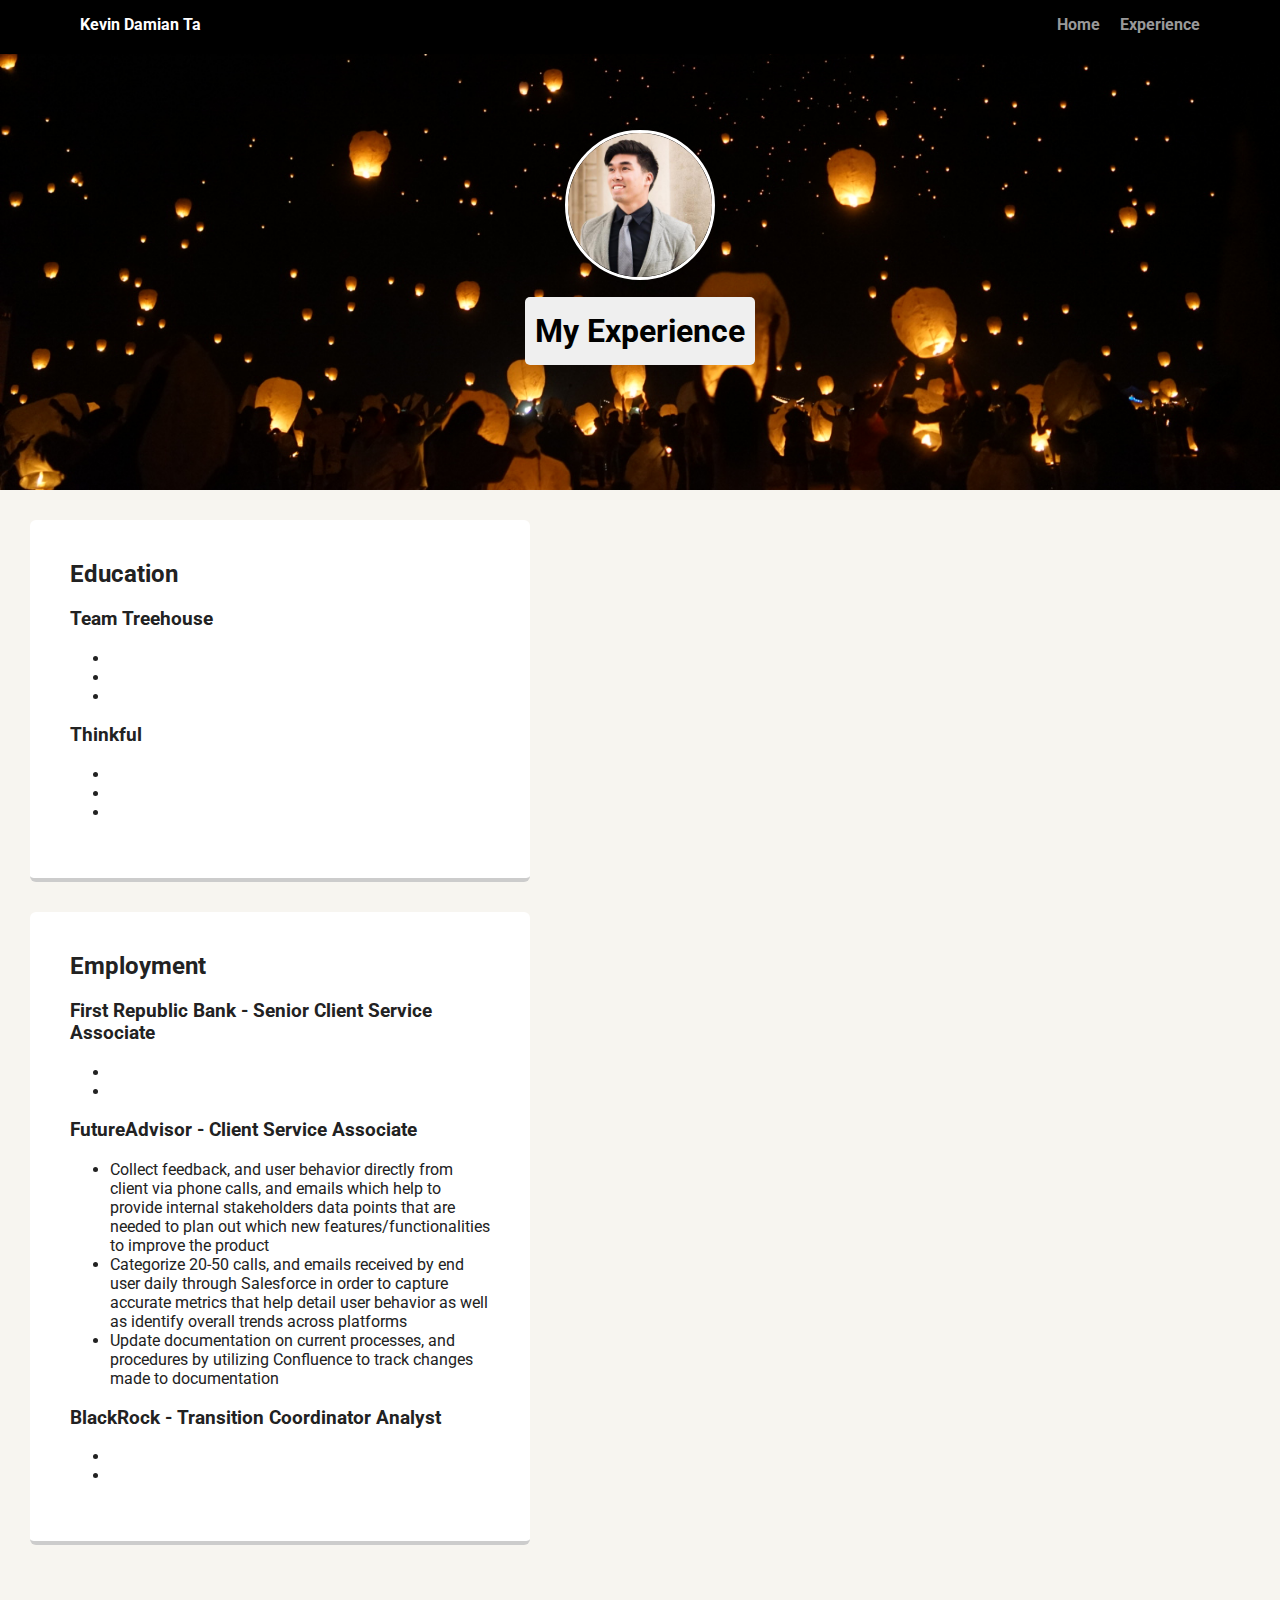
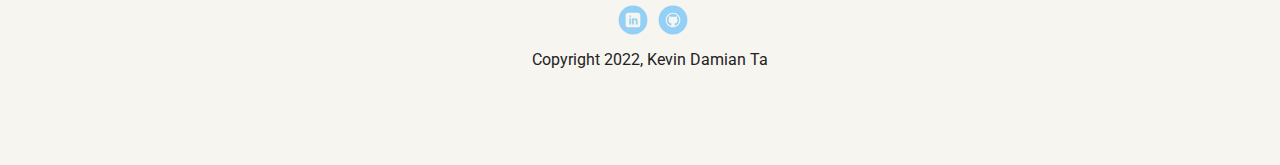
==== experience.html @ ec637105 "Created Experience page" ====
<!doctype html>
<html lang="en">
<head>
  <meta charset="utf-8">
  <title>Kevin Damian Ta's Profile</title>
  <meta name="viewport" content="width=device-width, initial-scale=1.0">
  <link rel="stylesheet" href="styles.css">
  <link href="https://fonts.googleapis.com/css?family=Muli%7CRoboto:400,300,500,700,900" rel="stylesheet"></head>
  <body>

    <div class="main-nav">
        <ul class="nav">
          <li class="name">Kevin Damian Ta</li>
          <li><a href="index.html">Home</a></li>
          <li><a href="experience.html">Experience</a></li>
        </ul>
    </div>

    <main>
        <header>
            <img src="images/profile3.jpeg" alt="Drawing of Kevin Damian Ta" class="profile-image">
            <h1 class="tag name">My Experience</h1>
        </header>

        <div class="card">
            <h2>Education</h2>
            <h3>Team Treehouse</h3>
            <ul>
                <li></li>
                <li></li>
                <li></li>
            </ul>
            <h3>Thinkful</h3>
            <ul>
                <li></li>
                <li></li>
                <li></li>
            </ul>
          </div> 

        <div class="card">
            <h2>Employment</h2>
            <h3>First Republic Bank - Senior Client Service Associate</h3>
            <ul>
                <li></li>
                <li></li>
            </ul>
            <h3>FutureAdvisor - Client Service Associate</h3>
            <ul>
                <li>Collect feedback, and user behavior directly from client via phone calls, and emails which help to provide internal stakeholders data points that are needed to plan out which new features/functionalities to improve the product</li>
                <li>Categorize 20-50 calls, and emails received by end user daily through Salesforce in order to capture accurate metrics that help detail user behavior as well as identify overall trends across platforms</li>
                <li>Update documentation on current processes, and procedures by utilizing Confluence to track changes made to documentation</li>
            </ul>
            <h3>BlackRock - Transition Coordinator Analyst</h3>
            <ul>
                <li></li>
                <li></li>
            </ul>
        </div> 

    </main>

    <footer>
        <ul>
          <li><a href="https://www.linkedin.com/in/kevindamianta" class="social linkedin">LinkedIn</a></li>
          <li><a href="https://github.com/kevinakadamian19" class="social github">Github</a></li>
        </ul>
        <p class="copyright">Copyright 2022, Kevin Damian Ta</p>
      </footer>
  
  </body>
  </html>
---- styles.css ----
/* Global Layout Set-up */
* { 
  box-sizing: border-box;
}
  
body {
  margin: 0;
  padding: 0;
  text-align: center;
  font-family: 'Roboto', sans-serif;
  color: #222;
  background: #f7f5f0;
}
/* Link Styles */

a {
  text-decoration: none;
  color: #999;
}
a:hover {
  color: #6633ff;
}

/* Section Styles */

.main-nav {
  width: 100%;
  background: black;
  min-height: 30px;
  padding: 10px;
  position: fixed;
  text-align: center;
}
.nav {
  display: flex;
  justify-content: space-around;
  font-weight: 700;
  list-style-type: none;
  margin: 0 auto;
  padding: 0;
}

.nav .name {
    display: block;
    margin-right: auto;
    color: white;
}
.nav li {
  padding: 5px 10px 10px 10px;
}
.nav a {
  transition: all .5s;
}
.nav a:hover {
  color: white
}

header {
  text-align: center;
  background: url('images/background1.jpeg') no-repeat bottom center ;
  background-size: cover;
  overflow: hidden;
  padding-top: 60px;
}
header {
  line-height: 1.5;
}
header .profile-image {
  margin-top: 50px;
  width: 150px;
  height: 150px;
  border-radius: 50%;
  border: 3px solid white;
  transition: all .5s;
}
header .profile-image:hover {
  transform: scale(1.2) rotate(5deg);
}
.tag {
  background-color: #efefef;
  color: black;
  padding: 10px;
  border-radius: 5px;
  display: table;
  margin: 10px auto;
} 
.location {
  background-color: #222;
  color: yellow;
}
.card {
  margin: 30px;
  padding: 20px 40px 40px;
  max-width: 500px;
  text-align: left;
  background: #fff;
  border-bottom: 4px solid #ccc;
  border-radius: 6px;
  transition: all .5s;
}
.card:hover {
  border-color: #ff99ff;
}

ul.skills {
  padding: 0;
  text-align: center;
}

.skills li {
  border-radius: 6px;
  display: inline-block;
  background: #ff9904;
  color: white;
  padding: 5px 10px;
  margin: 2px;
}

.skills li:nth-child(odd) {
  background: #0399ff;
}

footer {
  width: 100%;
  min-height: 30px;
  padding: 20px 0 40px 20px;
}

footer .copyright {
  top: -8px;
  font-size: .75em;
}

footer ul {
  list-style-type: none;
  margin: 0;
  padding: 0;
}

footer ul li {
  display: inline-block;
}

a.social {
  display: inline-block;
  text-indent: -9999px;
  margin-left: 5px;
  width: 30px;
  height: 30px;
  background-size: 30px 30px;
  opacity: .4;
  transition: all .5s;
}
a.twitter {
  background-image: url(images/twitter.svg);
}
a.linkedin {
  background-image: url(images/linkedin.svg);
}
a.github {
  background-image: url(images/github.svg);
}
a.social:hover {
  opacity: 1;
}
.clearfix {
  clear: both;
}

/* Styles for larger screens */
@media screen and (min-width: 720px) {
  
  .flex {
      display: -ms-flexbox;      /* TWEENER - IE 10 */
      display: flex; 
      max-width: 1200px;
      -ms-flex-pack: distribute;
      justify-content: space-around;
      margin: 0 auto;
  }

  header {
    min-height: 470px;
  }

  .nav {
    max-width: 1200px;
    padding: 0 30px;
  }


  main {
    padding-top: 20px;
  }

  main p {
    line-height: 1.6em;
  }

  footer {
    font-size: 1.3em;
    max-width: 1200px;
    margin: 40px auto;
  }

}
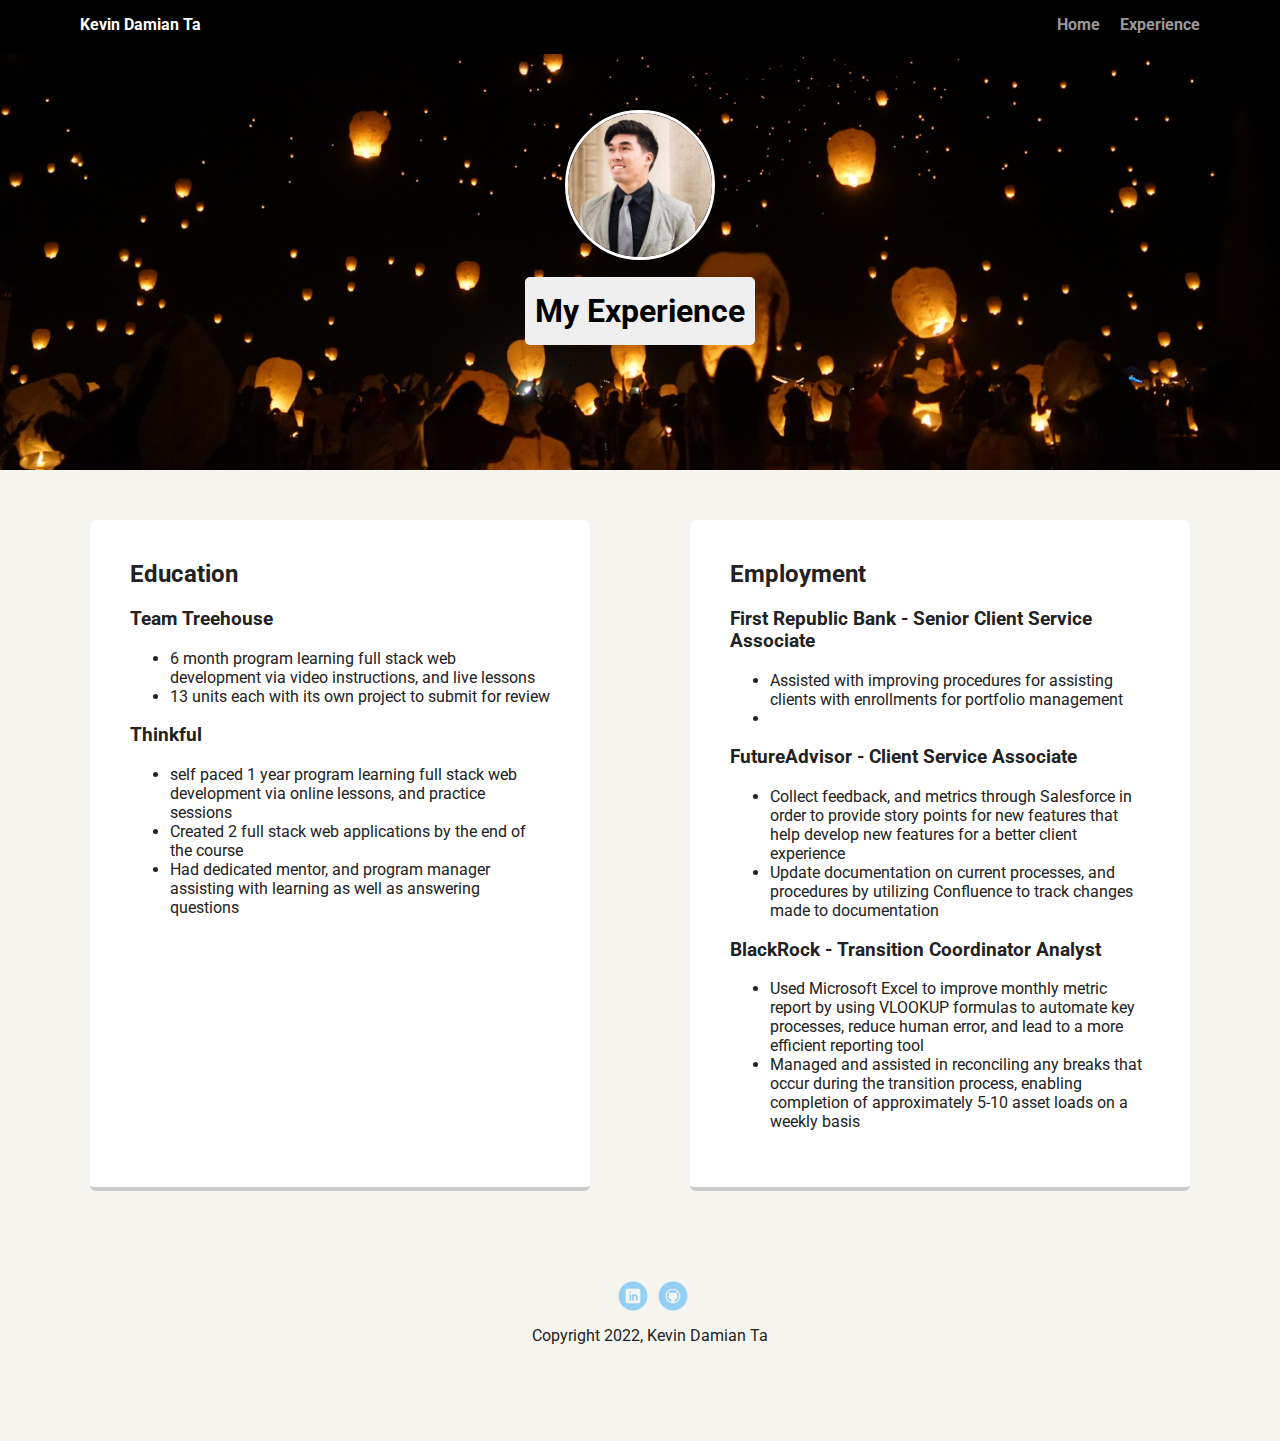
==== commit 4f5d3fee: "Completed Experience Page" ====
--- a/experience.html
+++ b/experience.html
@@ -16,25 +16,25 @@
         </ul>
     </div>
 
-    <main>
-        <header>
-            <img src="images/profile3.jpeg" alt="Drawing of Kevin Damian Ta" class="profile-image">
-            <h1 class="tag name">My Experience</h1>
-        </header>
+    <header>
+        <img src="images/profile3.jpeg" alt="Drawing of Kevin Damian Ta" class="profile-image">
+        <h1 class="tag name">My Experience</h1>
+    </header>
+
+    <main class="flex">
 
         <div class="card">
             <h2>Education</h2>
             <h3>Team Treehouse</h3>
             <ul>
-                <li></li>
-                <li></li>
-                <li></li>
+                <li>6 month program learning full stack web development via video instructions, and live lessons</li>
+                <li>13 units each with its own project to submit for review</li>
             </ul>
             <h3>Thinkful</h3>
             <ul>
-                <li></li>
-                <li></li>
-                <li></li>
+                <li>self paced 1 year program learning full stack web development via online lessons, and practice sessions</li>
+                <li>Created 2 full stack web applications by the end of the course</li>
+                <li>Had dedicated mentor, and program manager assisting with learning as well as answering questions</li>
             </ul>
           </div> 
 
@@ -42,19 +42,18 @@
             <h2>Employment</h2>
             <h3>First Republic Bank - Senior Client Service Associate</h3>
             <ul>
-                <li></li>
+                <li>Assisted with improving procedures for assisting clients with enrollments for portfolio management</li>
                 <li></li>
             </ul>
             <h3>FutureAdvisor - Client Service Associate</h3>
             <ul>
-                <li>Collect feedback, and user behavior directly from client via phone calls, and emails which help to provide internal stakeholders data points that are needed to plan out which new features/functionalities to improve the product</li>
-                <li>Categorize 20-50 calls, and emails received by end user daily through Salesforce in order to capture accurate metrics that help detail user behavior as well as identify overall trends across platforms</li>
+                <li>Collect feedback, and metrics through Salesforce in order to provide story points for new features that help develop new features for a better client experience</li>
                 <li>Update documentation on current processes, and procedures by utilizing Confluence to track changes made to documentation</li>
             </ul>
             <h3>BlackRock - Transition Coordinator Analyst</h3>
             <ul>
-                <li></li>
-                <li></li>
+                <li>Used Microsoft Excel to improve monthly metric report by using VLOOKUP formulas to automate key processes, reduce human error, and lead to a more efficient reporting tool</li>
+                <li>Managed and assisted in reconciling any breaks that occur during the transition process, enabling completion of approximately 5-10 asset loads on a weekly basis</li>
             </ul>
         </div> 
 
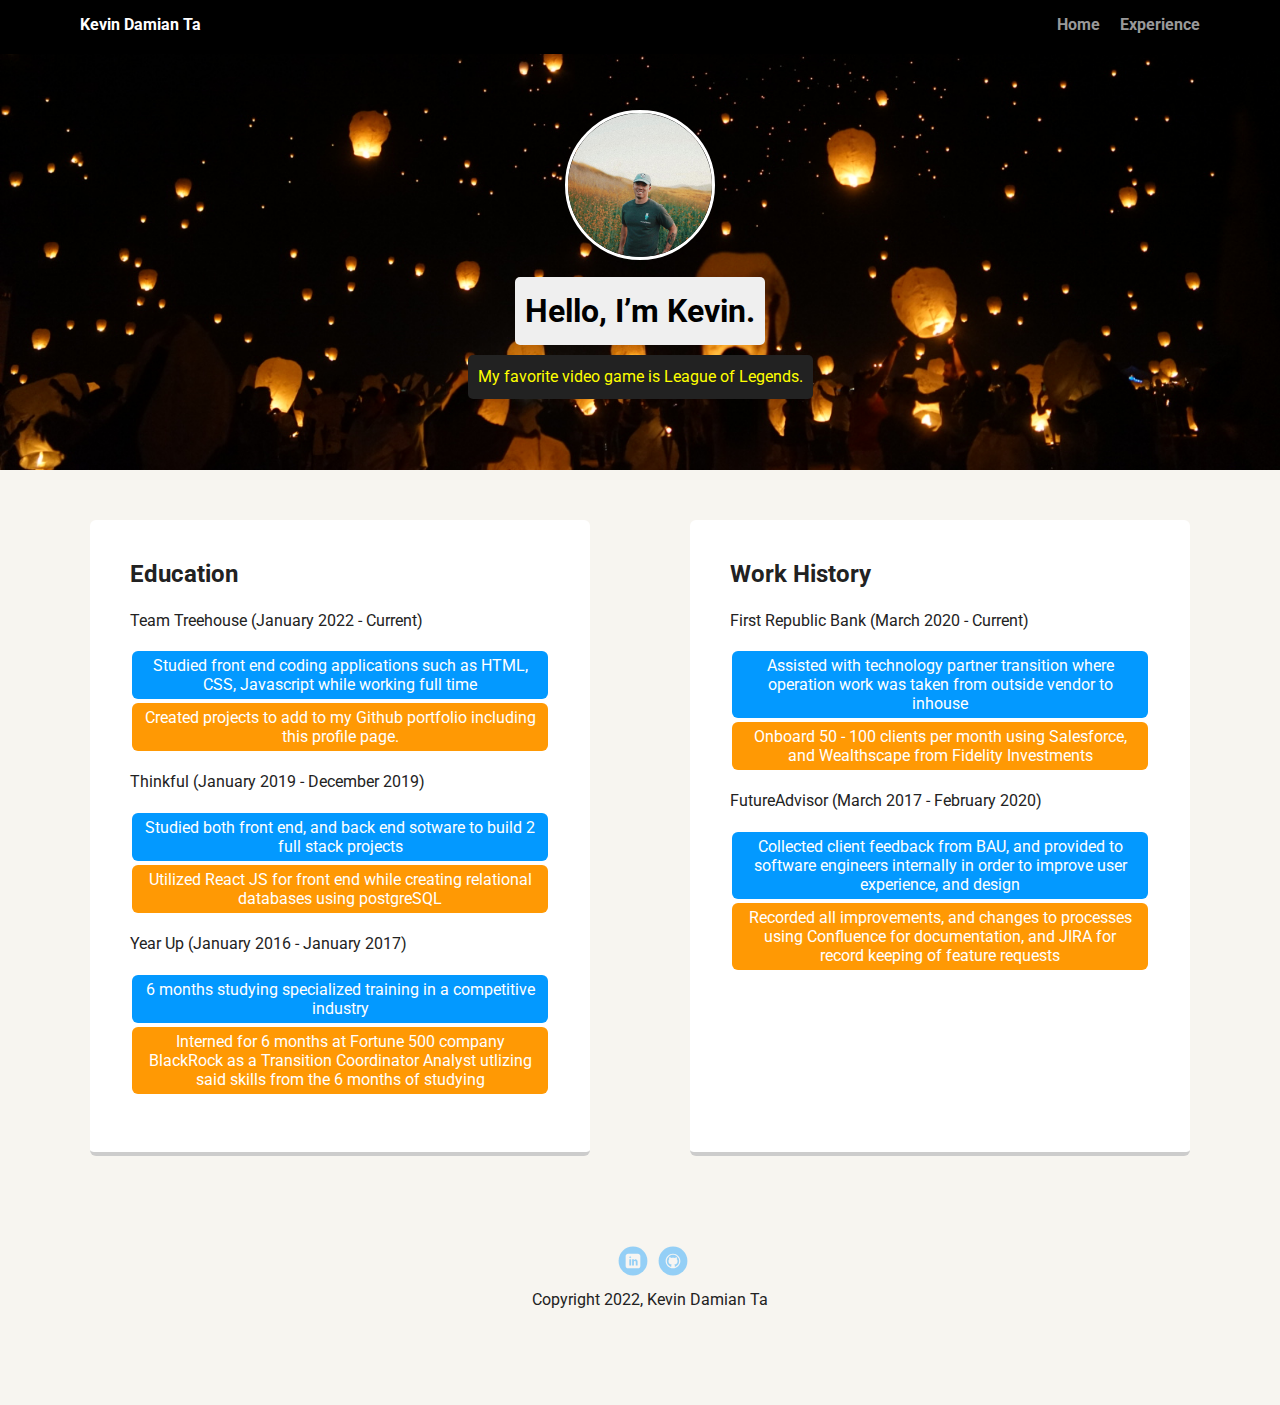
==== commit 62cb1ae9: "Updated profile page" ====
--- a/experience.html
+++ b/experience.html
@@ -2,7 +2,7 @@
 <html lang="en">
 <head>
   <meta charset="utf-8">
-  <title>Kevin Damian Ta's Profile</title>
+  <title>Kevin Damian Ta's Experience </title>
   <meta name="viewport" content="width=device-width, initial-scale=1.0">
   <link rel="stylesheet" href="styles.css">
   <link href="https://fonts.googleapis.com/css?family=Muli%7CRoboto:400,300,500,700,900" rel="stylesheet"></head>
@@ -17,55 +17,52 @@
     </div>
 
     <header>
-        <img src="images/profile3.jpeg" alt="Drawing of Kevin Damian Ta" class="profile-image">
-        <h1 class="tag name">My Experience</h1>
+      <img src="images/profile_pic.jpeg" alt="Drawing of Kevin Damian Ta" class="profile-image">
+      <h1 class="tag name">Hello, I’m Kevin.</h1>
+      <p class="tag location">My favorite video game is League of Legends.</p>
     </header>
 
     <main class="flex">
+      <div class="card">
+        <h2>Education</h2>
+        <p>Team Treehouse (January 2022 - Current)</p>
+        <ul class="skills">
+            <li>Studied front end coding applications such as HTML, CSS, Javascript while working full time</li>
+            <li>Created projects to add to my Github portfolio including this profile page.</li>
+        </ul>
+        <p>Thinkful (January 2019 - December 2019)</p>
+        <ul class="skills">
+            <li>Studied both front end, and back end sotware to build 2 full stack projects</li>
+            <li>Utilized React JS for front end while creating relational databases  using postgreSQL</li>
+        </ul>
+        <p>Year Up (January 2016 - January 2017)</p>
+        <ul class="skills">
+            <li>6 months studying specialized training in a competitive industry</li>
+            <li>Interned for 6 months at Fortune 500 company BlackRock as a Transition Coordinator Analyst utlizing said skills from the 6 months of studying</li>
+          </ul>
+      </div> 
 
-        <div class="card">
-            <h2>Education</h2>
-            <h3>Team Treehouse</h3>
-            <ul>
-                <li>6 month program learning full stack web development via video instructions, and live lessons</li>
-                <li>13 units each with its own project to submit for review</li>
-            </ul>
-            <h3>Thinkful</h3>
-            <ul>
-                <li>self paced 1 year program learning full stack web development via online lessons, and practice sessions</li>
-                <li>Created 2 full stack web applications by the end of the course</li>
-                <li>Had dedicated mentor, and program manager assisting with learning as well as answering questions</li>
-            </ul>
-          </div> 
-
-        <div class="card">
-            <h2>Employment</h2>
-            <h3>First Republic Bank - Senior Client Service Associate</h3>
-            <ul>
-                <li>Assisted with improving procedures for assisting clients with enrollments for portfolio management</li>
-                <li></li>
-            </ul>
-            <h3>FutureAdvisor - Client Service Associate</h3>
-            <ul>
-                <li>Collect feedback, and metrics through Salesforce in order to provide story points for new features that help develop new features for a better client experience</li>
-                <li>Update documentation on current processes, and procedures by utilizing Confluence to track changes made to documentation</li>
-            </ul>
-            <h3>BlackRock - Transition Coordinator Analyst</h3>
-            <ul>
-                <li>Used Microsoft Excel to improve monthly metric report by using VLOOKUP formulas to automate key processes, reduce human error, and lead to a more efficient reporting tool</li>
-                <li>Managed and assisted in reconciling any breaks that occur during the transition process, enabling completion of approximately 5-10 asset loads on a weekly basis</li>
-            </ul>
-        </div> 
+      <div class="card">
+        <h2>Work History</h2>
+        <p>First Republic Bank (March 2020 - Current)</p>
+        <ul class="skills">
+            <li>Assisted with technology partner transition where operation work was taken from outside vendor to inhouse</li>
+            <li>Onboard 50 - 100 clients per month using Salesforce, and Wealthscape from Fidelity Investments</li>
+        </ul>
+        <p>FutureAdvisor (March 2017 - February 2020)</p>
+        <ul class="skills">
+            <li>Collected client feedback from BAU, and provided to software engineers internally in order to improve user experience, and design</li>
+            <li>Recorded all improvements, and changes to processes using Confluence for documentation, and JIRA for record keeping of feature requests</li>
+          </ul>
+      </div> 
 
     </main>
-
     <footer>
-        <ul>
-          <li><a href="https://www.linkedin.com/in/kevindamianta" class="social linkedin">LinkedIn</a></li>
-          <li><a href="https://github.com/kevinakadamian19" class="social github">Github</a></li>
-        </ul>
-        <p class="copyright">Copyright 2022, Kevin Damian Ta</p>
-      </footer>
-  
+      <ul>
+        <li><a href="https://www.linkedin.com/in/kevindamianta/" class="social linkedin">LinkedIn</a></li>
+        <li><a href="https://github.com/kevinakadamian19" class="social github">Github</a></li>
+      </ul>
+      <p class="copyright">Copyright 2022, Kevin Damian Ta</p>
+    </footer>
   </body>
   </html>
--- a/styles.css
+++ b/styles.css
@@ -57,10 +57,11 @@
 
 header {
   text-align: center;
-  background: url('images/background1.jpeg') no-repeat bottom center ;
+  background: url('images/background.JPG') no-repeat top center ;
   background-size: cover;
   overflow: hidden;
   padding-top: 60px;
+  background-position-y: bottom;
 }
 header {
   line-height: 1.5;
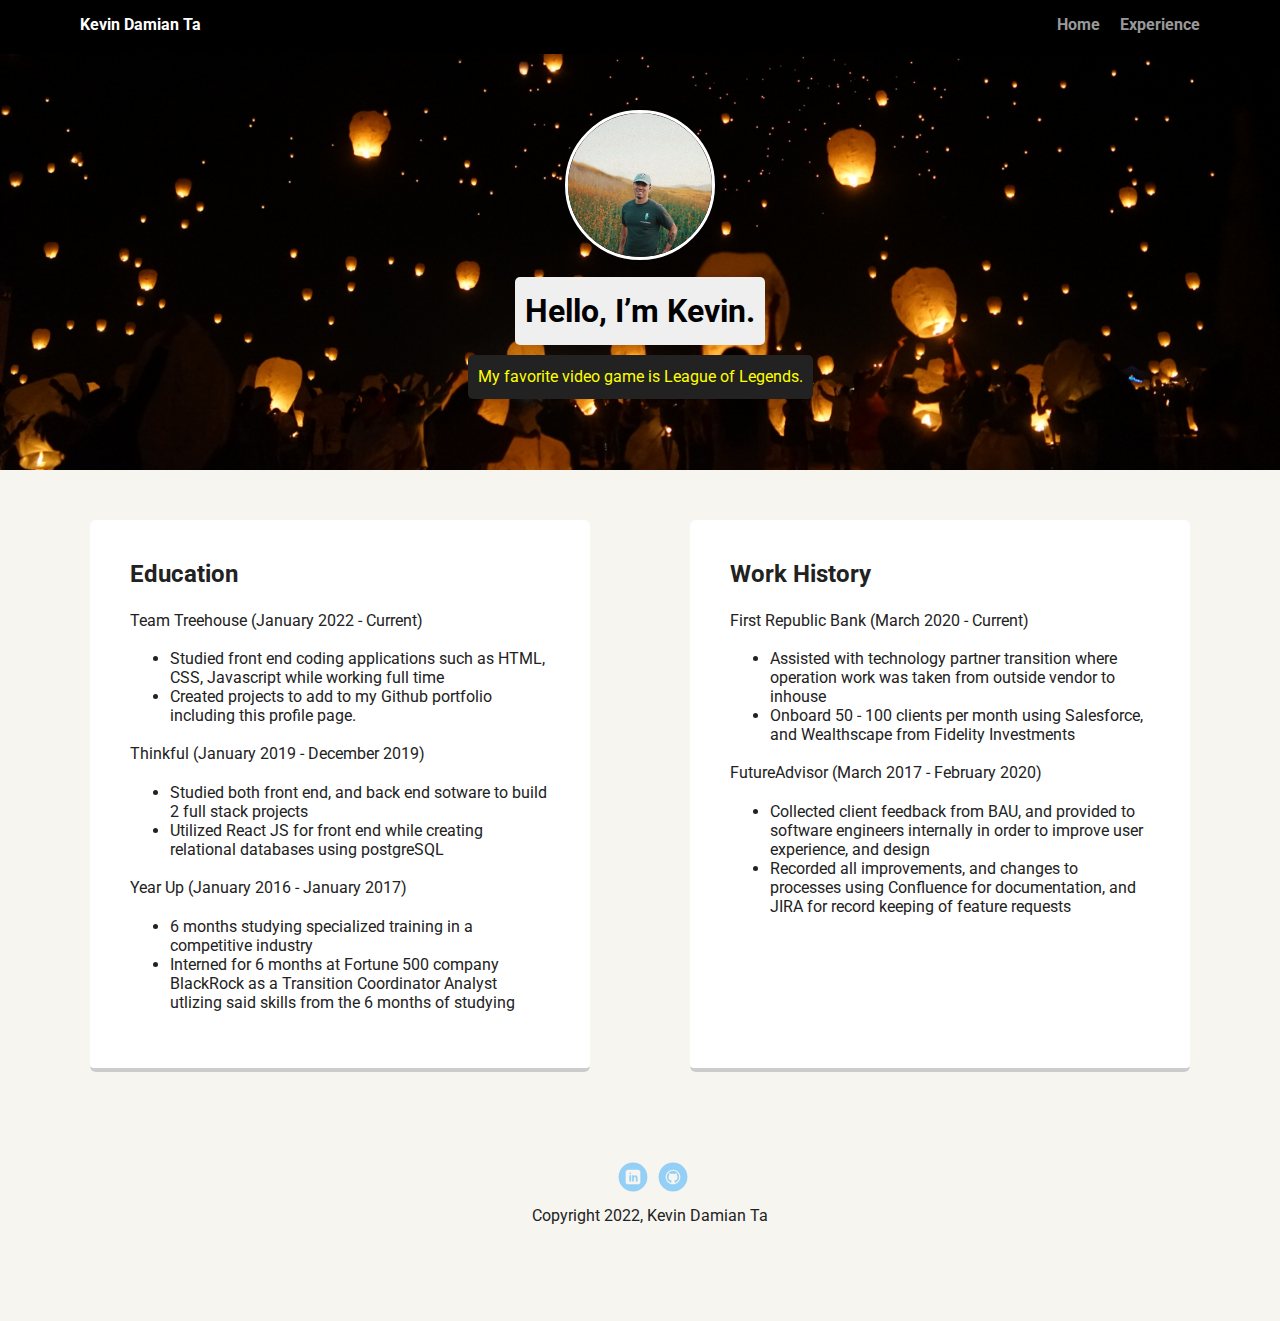
==== commit 0468015d: "Changes to Index.html and experience" ====
--- a/experience.html
+++ b/experience.html
@@ -26,17 +26,17 @@
       <div class="card">
         <h2>Education</h2>
         <p>Team Treehouse (January 2022 - Current)</p>
-        <ul class="skills">
+        <ul class="education">
             <li>Studied front end coding applications such as HTML, CSS, Javascript while working full time</li>
             <li>Created projects to add to my Github portfolio including this profile page.</li>
         </ul>
         <p>Thinkful (January 2019 - December 2019)</p>
-        <ul class="skills">
+        <ul class="education">
             <li>Studied both front end, and back end sotware to build 2 full stack projects</li>
-            <li>Utilized React JS for front end while creating relational databases  using postgreSQL</li>
+            <li>Utilized React JS for front end while creating relational databases using postgreSQL</li>
         </ul>
         <p>Year Up (January 2016 - January 2017)</p>
-        <ul class="skills">
+        <ul class="education">
             <li>6 months studying specialized training in a competitive industry</li>
             <li>Interned for 6 months at Fortune 500 company BlackRock as a Transition Coordinator Analyst utlizing said skills from the 6 months of studying</li>
           </ul>
@@ -45,12 +45,12 @@
       <div class="card">
         <h2>Work History</h2>
         <p>First Republic Bank (March 2020 - Current)</p>
-        <ul class="skills">
+        <ul class="work">
             <li>Assisted with technology partner transition where operation work was taken from outside vendor to inhouse</li>
             <li>Onboard 50 - 100 clients per month using Salesforce, and Wealthscape from Fidelity Investments</li>
         </ul>
         <p>FutureAdvisor (March 2017 - February 2020)</p>
-        <ul class="skills">
+        <ul class="work">
             <li>Collected client feedback from BAU, and provided to software engineers internally in order to improve user experience, and design</li>
             <li>Recorded all improvements, and changes to processes using Confluence for documentation, and JIRA for record keeping of feature requests</li>
           </ul>
